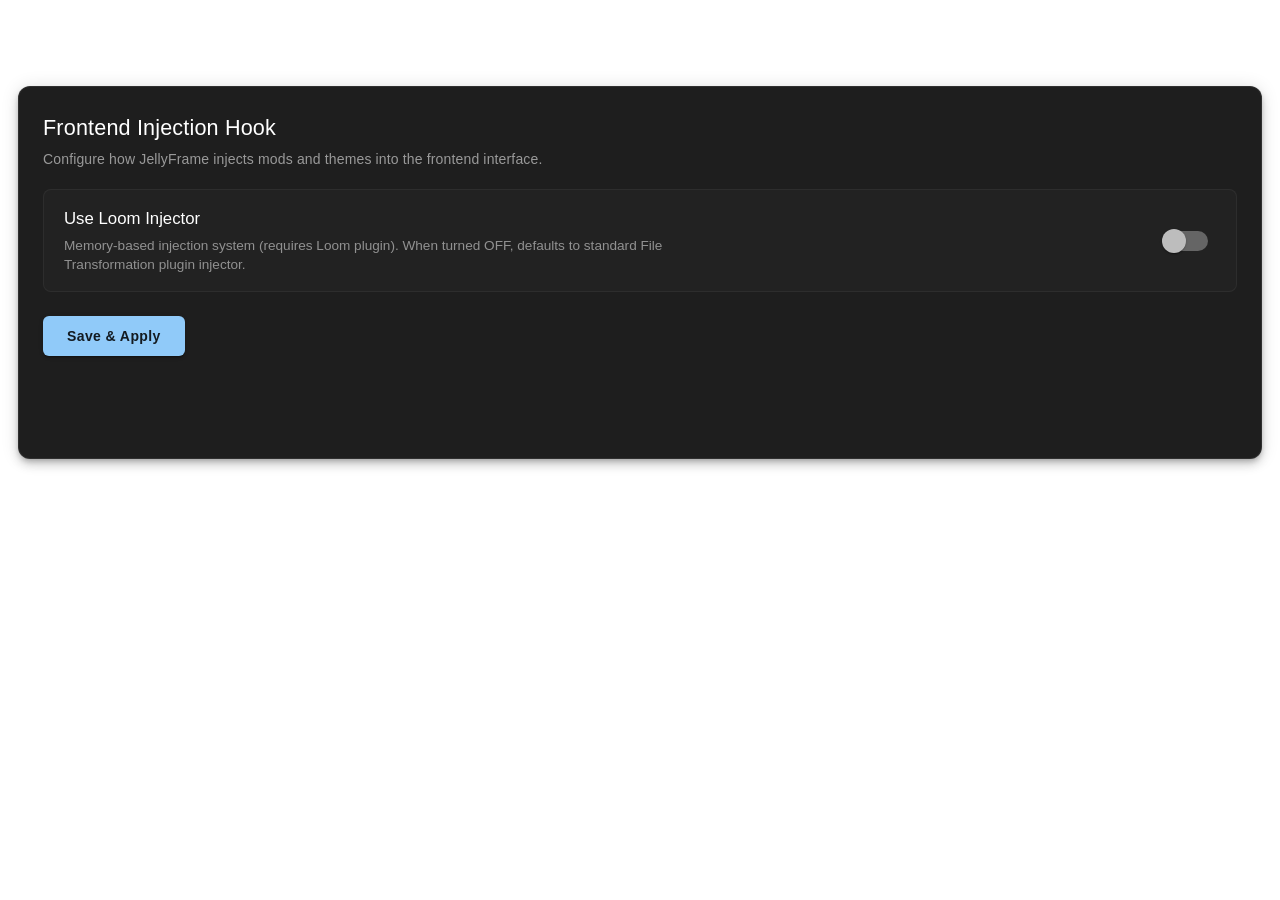
==== Configuration/jellyframePage.html @ f375fabf "Changes new config page, loom integration." ====
<!DOCTYPE html>
<html lang="en">

<head>
    <title>JellyFrame - Settings</title>
</head>

<body>
    <div id="JellyFramePage" data-role="page" class="page type-interior pluginConfigurationPage jfConfigPage"
        data-require="emby-input,emby-button,emby-select">

        <style>
            .jfConfigPage {
                font-family: "Roboto", "Segoe UI", sans-serif;
                color: rgba(255, 255, 255, 0.87);
                padding: 10px;
            }

            .jfConfigPage .mui-card {
                background-color: #1e1e1e;
                border-radius: 12px;
                box-shadow: 0px 3px 5px -1px rgba(0, 0, 0, 0.2),
                    0px 6px 10px 0px rgba(0, 0, 0, 0.14),
                    0px 1px 18px 0px rgba(0, 0, 0, 0.12);
                border: 1px solid rgba(255, 255, 255, 0.08);
                padding: 24px;
                margin-bottom: 24px;
                transition: box-shadow 300ms cubic-bezier(0.4, 0, 0.2, 1) 0ms,
                    border-color 300ms cubic-bezier(0.4, 0, 0.2, 1) 0ms;
            }

            .jfConfigPage .mui-card:hover {
                border-color: rgba(144, 202, 249, 0.4);
                box-shadow: 0px 5px 8px -2px rgba(0, 0, 0, 0.3),
                    0px 8px 16px 1px rgba(0, 0, 0, 0.2),
                    0px 3px 22px 2px rgba(0, 0, 0, 0.15);
            }

            .jfConfigPage .mui-card-header {
                margin-bottom: 20px;
            }

            .jfConfigPage .mui-card-title {
                font-size: 1.35rem;
                font-weight: 500;
                line-height: 1.6;
                letter-spacing: 0.0075em;
                margin: 0;
                color: #fff;
            }

            .jfConfigPage .mui-card-subtitle {
                font-size: 0.875rem;
                font-weight: 400;
                line-height: 1.43;
                letter-spacing: 0.01071em;
                color: rgba(255, 255, 255, 0.55);
                margin: 4px 0 0 0;
            }

            .jfConfigPage .mui-form-group {
                display: flex;
                align-items: center;
                justify-content: space-between;
                padding: 16px 20px;
                border-radius: 8px;
                background-color: rgba(255, 255, 255, 0.02);
                border: 1px solid rgba(255, 255, 255, 0.05);
                margin-bottom: 24px;
                transition: background-color 150ms;
            }

            .jfConfigPage .mui-form-group:hover {
                background-color: rgba(255, 255, 255, 0.04);
            }

            .jfConfigPage .mui-switch-container {
                display: flex;
                align-items: center;
                gap: 12px;
                cursor: pointer;
                user-select: none;
                padding: 8px;
                border-radius: 50%;
            }

            .jfConfigPage .mui-switch-track {
                position: relative;
                width: 44px;
                height: 20px;
                background-color: rgba(255, 255, 255, 0.3);
                border-radius: 10px;
                transition: background-color 150ms cubic-bezier(0.4, 0, 0.2, 1) 0ms;
            }

            .jfConfigPage .mui-switch-thumb {
                position: absolute;
                top: -2px;
                left: -2px;
                width: 24px;
                height: 24px;
                border-radius: 50%;
                background-color: #bdbdbd;
                box-shadow: 0px 2px 1px -1px rgba(0, 0, 0, 0.2),
                    0px 1px 1px 0px rgba(0, 0, 0, 0.14),
                    0px 1px 3px 0px rgba(0, 0, 0, 0.12);
                transition: left 150ms cubic-bezier(0.4, 0, 0.2, 1) 0ms,
                    background-color 150ms cubic-bezier(0.4, 0, 0.2, 1) 0ms,
                    box-shadow 150ms;
            }

            .jfConfigPage .mui-switch-container:hover .mui-switch-thumb {
                box-shadow: 0px 0px 0px 8px rgba(255, 255, 255, 0.08),
                    0px 2px 1px -1px rgba(0, 0, 0, 0.2);
            }

            .jfConfigPage .mui-switch-container.checked .mui-switch-track {
                background-color: rgba(144, 202, 249, 0.5);
            }

            .jfConfigPage .mui-switch-container.checked .mui-switch-thumb {
                left: 22px;
                background-color: #90caf9;
            }

            .jfConfigPage .mui-switch-container.checked:hover .mui-switch-thumb {
                box-shadow: 0px 0px 0px 8px rgba(144, 202, 249, 0.16),
                    0px 2px 1px -1px rgba(0, 0, 0, 0.2);
            }

            .jfConfigPage .mui-label {
                font-size: 1.05rem;
                font-weight: 500;
                line-height: 1.5;
                color: #fff;
            }

            .jfConfigPage .mui-description {
                font-size: 0.85rem;
                color: rgba(255, 255, 255, 0.5);
                line-height: 1.45;
                margin-top: 4px;
                max-width: 85%;
            }

            .jfConfigPage .mui-btn-primary {
                display: inline-flex;
                align-items: center;
                justify-content: center;
                background-color: #90caf9;
                color: rgba(0, 0, 0, 0.87);
                font-weight: 600;
                padding: 8px 24px;
                font-size: 0.875rem;
                line-height: 1.75;
                letter-spacing: 0.02857em;
                border-radius: 6px;
                border: none;
                cursor: pointer;
                box-shadow: 0px 3px 1px -2px rgba(0, 0, 0, 0.2),
                    0px 2px 2px 0px rgba(0, 0, 0, 0.14),
                    0px 1px 5px 0px rgba(0, 0, 0, 0.12);
                transition: background-color 250ms cubic-bezier(0.4, 0, 0.2, 1) 0ms,
                    box-shadow 250ms cubic-bezier(0.4, 0, 0.2, 1) 0ms,
                    transform 100ms;
            }

            .jfConfigPage .mui-btn-primary:hover {
                background-color: #64b5f6;
                box-shadow: 0px 2px 4px -1px rgba(0, 0, 0, 0.2),
                    0px 4px 5px 0px rgba(0, 0, 0, 0.14),
                    0px 1px 10px 0px rgba(0, 0, 0, 0.12);
            }

            .jfConfigPage .mui-btn-primary:active {
                transform: scale(0.98);
            }

            .jfConfigPage .mui-btn-primary:disabled {
                background-color: rgba(255, 255, 255, 0.12);
                color: rgba(255, 255, 255, 0.3);
                box-shadow: none;
                cursor: default;
                transform: none;
            }

            .jfConfigPage .mui-alert {
                display: flex;
                align-items: center;
                gap: 12px;
                padding: 14px 18px;
                border-radius: 8px;
                font-size: 0.875rem;
                margin-top: 24px;
                opacity: 0;
                transform: translateY(10px);
                transition: opacity 300ms cubic-bezier(0.4, 0, 0.2, 1) 0ms,
                    transform 300ms cubic-bezier(0.4, 0, 0.2, 1) 0ms;
                pointer-events: none;
            }

            .jfConfigPage .mui-alert.show {
                opacity: 1;
                transform: translateY(0);
                pointer-events: auto;
            }

            .jfConfigPage .mui-alert-warning {
                background-color: #191207;
                color: #ffe0b2;
                border: 1px solid rgba(255, 179, 0, 0.25);
            }

            .jfConfigPage .mui-alert-icon {
                display: flex;
                font-size: 20px;
                flex-shrink: 0;
            }

            .jfConfigPage .mui-alert-message {
                flex-grow: 1;
                line-height: 1.45;
            }
        </style>

        <div data-role="content">
            <div class="content-primary">
                <h2>JellyFrame</h2>

                <!-- Main Configuration Card -->
                <div class="mui-card">
                    <div class="mui-card-header">
                        <h3 class="mui-card-title">Frontend Injection Hook</h3>
                        <p class="mui-card-subtitle">Configure how JellyFrame injects mods and themes into the frontend
                            interface.</p>
                    </div>

                    <!-- Switch Control Group -->
                    <div class="mui-form-group">
                        <div>
                            <div class="mui-label">Use Loom Injector</div>
                            <div class="mui-description">
                                Memory-based injection system (requires Loom plugin). When turned OFF, defaults to
                                standard File Transformation plugin injector.
                            </div>
                        </div>

                        <!-- Toggle Switch -->
                        <div id="loomToggle" class="mui-switch-container">
                            <div class="mui-switch-track">
                                <div class="mui-switch-thumb"></div>
                            </div>
                        </div>
                    </div>

                    <!-- Save & Apply Button -->
                    <div style="display: flex; align-items: center; gap: 16px;">
                        <button type="button" id="btnSaveConfig" class="mui-btn-primary">Save & Apply</button>
                        <span id="saveStatus" style="font-size: 0.875rem; font-weight: 500;"></span>
                    </div>

                    <!-- Warning & Feedback Alert -->
                    <div id="feedbackAlert" class="mui-alert mui-alert-warning">
                        <div class="mui-alert-icon">⚠️</div>
                        <div id="alertMessage" class="mui-alert-message">
                            Configuration saved. A restart of the Jellyfin server is required to apply the injection
                            change.
                        </div>
                    </div>
                </div>

            </div>
        </div>

        <script type="text/javascript">
            (function () {
                var PLUGIN_ID = 'd4e5f6a7-b8c9-0123-defa-456789012345';
                var currentConfig = null;

                function el(id) { return document.getElementById(id); }

                function initPage() {
                    el('saveStatus').textContent = '';
                    el('feedbackAlert').classList.remove('show');
                    el('btnSaveConfig').disabled = true;

                    ApiClient.getPluginConfiguration(PLUGIN_ID).then(function (config) {
                        currentConfig = config;

                        var switchContainer = el('loomToggle');
                        if (config.UseLoomInjector) {
                            switchContainer.classList.add('checked');
                        } else {
                            switchContainer.classList.remove('checked');
                        }

                        el('btnSaveConfig').disabled = false;
                    }).catch(function () {
                        el('saveStatus').textContent = 'Failed to load configuration.';
                        el('saveStatus').style.color = '#ef5350';
                    });
                }

                // Bind Toggle Event
                el('loomToggle').addEventListener('click', function () {
                    this.classList.toggle('checked');
                });

                // Bind Save Event
                el('btnSaveConfig').addEventListener('click', function () {
                    if (!currentConfig) return;

                    var btn = this;
                    btn.disabled = true;
                    el('saveStatus').textContent = 'Saving...';
                    el('saveStatus').style.color = '';
                    el('feedbackAlert').classList.remove('show');

                    var isLoomChecked = el('loomToggle').classList.contains('checked');

                    var updatedConfig = Object.assign({}, currentConfig, {
                        UseLoomInjector: isLoomChecked
                    });

                    ApiClient.updatePluginConfiguration(PLUGIN_ID, updatedConfig).then(function () {
                        currentConfig = updatedConfig;
                        btn.disabled = false;
                        el('saveStatus').textContent = 'Saved successfully.';
                        el('saveStatus').style.color = '#66bb6a';

                        // Show MUI Alert notifying about restart
                        var alertEl = el('feedbackAlert');
                        alertEl.className = 'mui-alert mui-alert-warning show';
                        el('alertMessage').textContent = 'Configuration saved successfully! A restart of the Jellyfin server is required to swap the frontend injection method.';

                        Dashboard.processPluginConfigurationUpdateResult();
                    }).catch(function () {
                        btn.disabled = false;
                        el('saveStatus').textContent = 'Failed to save configuration.';
                        el('saveStatus').style.color = '#ef5350';
                    });
                });

                // Bind page initialization to viewshow
                var pageEl = document.querySelector('.jfConfigPage');
                if (pageEl) {
                    pageEl.addEventListener('viewshow', initPage);
                }
            })();
        </script>

    </div>
</body>

</html>
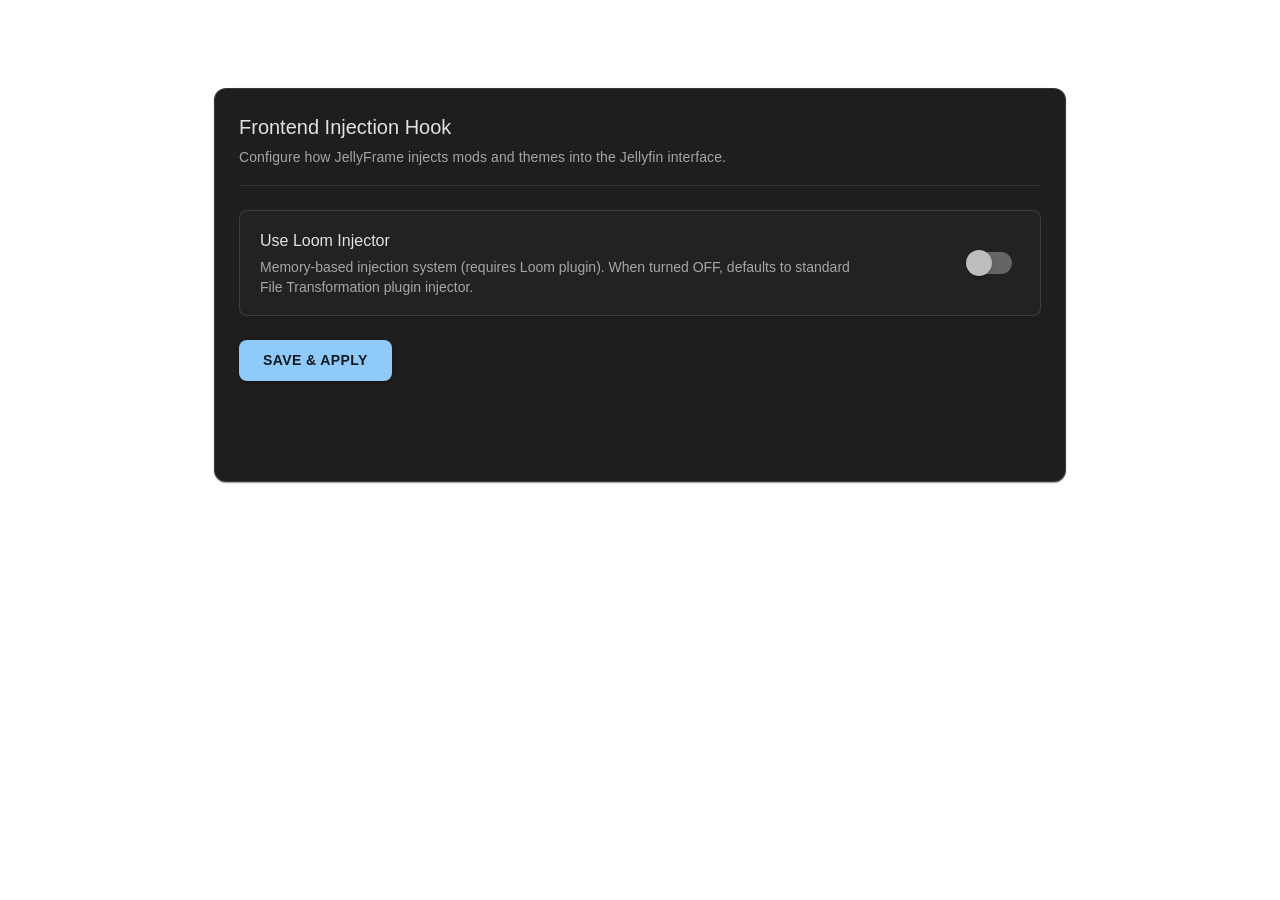
==== commit e7855d9c: "Changes To Manifest, Design, and more information in general." ====
--- a/Configuration/jellyframePage.html
+++ b/Configuration/jellyframePage.html
@@ -10,19 +10,52 @@
         data-require="emby-input,emby-button,emby-select">
 
         <style>
+            :root {
+                --mui-palette-primary-main: #90caf9;
+                --mui-palette-primary-dark: #42a5f5;
+                --mui-palette-primary-contrast: rgba(0, 0, 0, 0.87);
+                --mui-palette-secondary-main: #ce93d8;
+                --mui-palette-success-main: #66bb6a;
+                --mui-palette-warning-main: #ffa726;
+                --mui-palette-error-main: #f44336;
+                --mui-palette-info-main: #29b6f6;
+                --mui-palette-bg-paper: #1e1e1e;
+                --mui-palette-bg-elevated: #262626;
+                --mui-palette-text-primary: rgba(255, 255, 255, 0.87);
+                --mui-palette-text-secondary: rgba(255, 255, 255, 0.60);
+                --mui-palette-divider: rgba(255, 255, 255, 0.12);
+                --mui-shape-radius-sm: 4px;
+                --mui-shape-radius-md: 8px;
+                --mui-shape-radius-lg: 12px;
+                --mui-shadow-elevation-1: 0px 2px 1px -1px rgba(0, 0, 0, 0.2), 0px 1px 1px 0px rgba(0, 0, 0, 0.14), 0px 1px 3px 0px rgba(0, 0, 0, 0.12);
+                --mui-shadow-elevation-2: 0px 3px 1px -2px rgba(0, 0, 0, 0.2), 0px 2px 2px 0px rgba(0, 0, 0, 0.14), 0px 1px 5px 0px rgba(0, 0, 0, 0.12);
+                --mui-shadow-elevation-4: 0px 2px 4px -1px rgba(0, 0, 0, 0.2), 0px 4px 5px 0px rgba(0, 0, 0, 0.14), 0px 1px 10px 0px rgba(0, 0, 0, 0.12);
+                --mui-shadow-elevation-8: 0px 5px 5px -3px rgba(0, 0, 0, 0.2), 0px 8px 10px 1px rgba(0, 0, 0, 0.14), 0px 3px 14px 2px rgba(0, 0, 0, 0.12);
+            }
+
             .jfConfigPage {
-                font-family: "Roboto", "Segoe UI", sans-serif;
-                color: rgba(255, 255, 255, 0.87);
-                padding: 10px;
+                font-family: "Roboto", "Segoe UI", -apple-system, BlinkMacSystemFont, sans-serif;
+                color: var(--mui-palette-text-primary);
+                padding: 16px 24px;
+                max-width: 900px;
+                margin: 0 auto;
+                box-sizing: border-box;
+            }
+
+            .jfConfigPage h2 {
+                font-size: 2.0rem;
+                font-weight: 600;
+                line-height: 1.25;
+                letter-spacing: -0.00833em;
+                margin: 0 0 24px 0;
+                color: var(--mui-palette-text-primary);
             }
 
             .jfConfigPage .mui-card {
-                background-color: #1e1e1e;
-                border-radius: 12px;
-                box-shadow: 0px 3px 5px -1px rgba(0, 0, 0, 0.2),
-                    0px 6px 10px 0px rgba(0, 0, 0, 0.14),
-                    0px 1px 18px 0px rgba(0, 0, 0, 0.12);
-                border: 1px solid rgba(255, 255, 255, 0.08);
+                background-color: var(--mui-palette-bg-paper);
+                border-radius: var(--mui-shape-radius-lg);
+                box-shadow: var(--mui-shadow-elevation-1);
+                border: 1px solid var(--mui-palette-divider);
                 padding: 24px;
                 margin-bottom: 24px;
                 transition: box-shadow 300ms cubic-bezier(0.4, 0, 0.2, 1) 0ms,
@@ -30,48 +63,49 @@
             }
 
             .jfConfigPage .mui-card:hover {
-                border-color: rgba(144, 202, 249, 0.4);
-                box-shadow: 0px 5px 8px -2px rgba(0, 0, 0, 0.3),
-                    0px 8px 16px 1px rgba(0, 0, 0, 0.2),
-                    0px 3px 22px 2px rgba(0, 0, 0, 0.15);
+                border-color: rgba(144, 202, 249, 0.35);
+                box-shadow: var(--mui-shadow-elevation-2);
             }
 
             .jfConfigPage .mui-card-header {
-                margin-bottom: 20px;
+                margin-bottom: 24px;
+                padding-bottom: 16px;
+                border-bottom: 1px solid var(--mui-palette-divider);
             }
 
             .jfConfigPage .mui-card-title {
-                font-size: 1.35rem;
+                font-size: 1.25rem;
                 font-weight: 500;
-                line-height: 1.6;
-                letter-spacing: 0.0075em;
+                line-height: 1.4;
+                letter-spacing: 0em;
                 margin: 0;
-                color: #fff;
+                color: var(--mui-palette-text-primary);
             }
 
             .jfConfigPage .mui-card-subtitle {
                 font-size: 0.875rem;
                 font-weight: 400;
-                line-height: 1.43;
-                letter-spacing: 0.01071em;
-                color: rgba(255, 255, 255, 0.55);
-                margin: 4px 0 0 0;
+                line-height: 1.57;
+                letter-spacing: 0.00714em;
+                color: var(--mui-palette-text-secondary);
+                margin: 6px 0 0 0;
             }
 
             .jfConfigPage .mui-form-group {
                 display: flex;
                 align-items: center;
                 justify-content: space-between;
-                padding: 16px 20px;
-                border-radius: 8px;
+                padding: 18px 20px;
+                border-radius: var(--mui-shape-radius-md);
                 background-color: rgba(255, 255, 255, 0.02);
-                border: 1px solid rgba(255, 255, 255, 0.05);
+                border: 1px solid var(--mui-palette-divider);
                 margin-bottom: 24px;
-                transition: background-color 150ms;
+                transition: background-color 150ms ease, border-color 150ms ease;
             }
 
             .jfConfigPage .mui-form-group:hover {
                 background-color: rgba(255, 255, 255, 0.04);
+                border-color: rgba(255, 255, 255, 0.2);
             }
 
             .jfConfigPage .mui-switch-container {
@@ -87,9 +121,9 @@
             .jfConfigPage .mui-switch-track {
                 position: relative;
                 width: 44px;
-                height: 20px;
+                height: 22px;
                 background-color: rgba(255, 255, 255, 0.3);
-                border-radius: 10px;
+                border-radius: 11px;
                 transition: background-color 150ms cubic-bezier(0.4, 0, 0.2, 1) 0ms;
             }
 
@@ -97,8 +131,8 @@
                 position: absolute;
                 top: -2px;
                 left: -2px;
-                width: 24px;
-                height: 24px;
+                width: 26px;
+                height: 26px;
                 border-radius: 50%;
                 background-color: #bdbdbd;
                 box-shadow: 0px 2px 1px -1px rgba(0, 0, 0, 0.2),
@@ -106,7 +140,7 @@
                     0px 1px 3px 0px rgba(0, 0, 0, 0.12);
                 transition: left 150ms cubic-bezier(0.4, 0, 0.2, 1) 0ms,
                     background-color 150ms cubic-bezier(0.4, 0, 0.2, 1) 0ms,
-                    box-shadow 150ms;
+                    box-shadow 150ms ease;
             }
 
             .jfConfigPage .mui-switch-container:hover .mui-switch-thumb {
@@ -119,8 +153,8 @@
             }
 
             .jfConfigPage .mui-switch-container.checked .mui-switch-thumb {
-                left: 22px;
-                background-color: #90caf9;
+                left: 20px;
+                background-color: var(--mui-palette-primary-main);
             }
 
             .jfConfigPage .mui-switch-container.checked:hover .mui-switch-thumb {
@@ -129,71 +163,81 @@
             }
 
             .jfConfigPage .mui-label {
-                font-size: 1.05rem;
+                font-size: 1.0rem;
                 font-weight: 500;
                 line-height: 1.5;
-                color: #fff;
+                color: var(--mui-palette-text-primary);
             }
 
             .jfConfigPage .mui-description {
-                font-size: 0.85rem;
-                color: rgba(255, 255, 255, 0.5);
-                line-height: 1.45;
+                font-size: 0.875rem;
+                color: var(--mui-palette-text-secondary);
+                line-height: 1.43;
                 margin-top: 4px;
                 max-width: 85%;
             }
 
-            .jfConfigPage .mui-btn-primary {
-                display: inline-flex;
-                align-items: center;
-                justify-content: center;
-                background-color: #90caf9;
-                color: rgba(0, 0, 0, 0.87);
-                font-weight: 600;
-                padding: 8px 24px;
-                font-size: 0.875rem;
-                line-height: 1.75;
-                letter-spacing: 0.02857em;
-                border-radius: 6px;
-                border: none;
-                cursor: pointer;
-                box-shadow: 0px 3px 1px -2px rgba(0, 0, 0, 0.2),
-                    0px 2px 2px 0px rgba(0, 0, 0, 0.14),
-                    0px 1px 5px 0px rgba(0, 0, 0, 0.12);
+            .jfConfigPage .mui-btn-primary,
+            button.mui-btn-primary {
+                all: unset !important;
+                display: inline-flex !important;
+                align-items: center !important;
+                justify-content: center !important;
+                background-color: var(--mui-palette-primary-main) !important;
+                color: var(--mui-palette-primary-contrast) !important;
+                font-family: inherit !important;
+                font-weight: 600 !important;
+                padding: 8px 24px !important;
+                font-size: 0.875rem !important;
+                line-height: 1.75 !important;
+                letter-spacing: 0.02857em !important;
+                text-transform: uppercase !important;
+                border-radius: var(--mui-shape-radius-md) !important;
+                border: none !important;
+                cursor: pointer !important;
+                box-shadow: var(--mui-shadow-elevation-2) !important;
                 transition: background-color 250ms cubic-bezier(0.4, 0, 0.2, 1) 0ms,
                     box-shadow 250ms cubic-bezier(0.4, 0, 0.2, 1) 0ms,
-                    transform 100ms;
-            }
-
-            .jfConfigPage .mui-btn-primary:hover {
-                background-color: #64b5f6;
-                box-shadow: 0px 2px 4px -1px rgba(0, 0, 0, 0.2),
-                    0px 4px 5px 0px rgba(0, 0, 0, 0.14),
-                    0px 1px 10px 0px rgba(0, 0, 0, 0.12);
-            }
-
-            .jfConfigPage .mui-btn-primary:active {
-                transform: scale(0.98);
-            }
-
-            .jfConfigPage .mui-btn-primary:disabled {
-                background-color: rgba(255, 255, 255, 0.12);
-                color: rgba(255, 255, 255, 0.3);
-                box-shadow: none;
-                cursor: default;
-                transform: none;
+                    transform 100ms ease !important;
+                user-select: none !important;
+                box-sizing: border-box !important;
+            }
+
+            .jfConfigPage .mui-btn-primary:hover:not(:disabled),
+            button.mui-btn-primary:hover:not(:disabled) {
+                background-color: var(--mui-palette-primary-dark) !important;
+                box-shadow: var(--mui-shadow-elevation-4) !important;
+            }
+
+            .jfConfigPage .mui-btn-primary:active:not(:disabled) {
+                transform: scale(0.98) !important;
+            }
+
+            .jfConfigPage .mui-btn-primary:disabled,
+            button.mui-btn-primary:disabled {
+                background-color: rgba(255, 255, 255, 0.12) !important;
+                color: rgba(255, 255, 255, 0.3) !important;
+                box-shadow: none !important;
+                cursor: default !important;
+                pointer-events: none !important;
+                transform: none !important;
+            }
+
+            .jfConfigPage .mui-btn-primary:focus-visible {
+                outline: 2px solid var(--mui-palette-primary-main) !important;
+                outline-offset: 2px !important;
             }
 
             .jfConfigPage .mui-alert {
                 display: flex;
                 align-items: center;
-                gap: 12px;
+                gap: 14px;
                 padding: 14px 18px;
-                border-radius: 8px;
+                border-radius: var(--mui-shape-radius-md);
                 font-size: 0.875rem;
                 margin-top: 24px;
                 opacity: 0;
-                transform: translateY(10px);
+                transform: translateY(8px);
                 transition: opacity 300ms cubic-bezier(0.4, 0, 0.2, 1) 0ms,
                     transform 300ms cubic-bezier(0.4, 0, 0.2, 1) 0ms;
                 pointer-events: none;
@@ -206,9 +250,9 @@
             }
 
             .jfConfigPage .mui-alert-warning {
-                background-color: #191207;
+                background-color: rgba(255, 167, 38, 0.12);
                 color: #ffe0b2;
-                border: 1px solid rgba(255, 179, 0, 0.25);
+                border: 1px solid rgba(255, 167, 38, 0.35);
             }
 
             .jfConfigPage .mui-alert-icon {
@@ -219,19 +263,19 @@
 
             .jfConfigPage .mui-alert-message {
                 flex-grow: 1;
-                line-height: 1.45;
+                line-height: 1.5;
             }
         </style>
 
         <div data-role="content">
             <div class="content-primary">
-                <h2>JellyFrame</h2>
+                <h2>JellyFrame Settings</h2>
 
                 <!-- Main Configuration Card -->
                 <div class="mui-card">
                     <div class="mui-card-header">
                         <h3 class="mui-card-title">Frontend Injection Hook</h3>
-                        <p class="mui-card-subtitle">Configure how JellyFrame injects mods and themes into the frontend
+                        <p class="mui-card-subtitle">Configure how JellyFrame injects mods and themes into the Jellyfin
                             interface.</p>
                     </div>
 
@@ -246,7 +290,8 @@
                         </div>
 
                         <!-- Toggle Switch -->
-                        <div id="loomToggle" class="mui-switch-container">
+                        <div id="loomToggle" class="mui-switch-container" role="switch" aria-checked="false"
+                            tabindex="0">
                             <div class="mui-switch-track">
                                 <div class="mui-switch-thumb"></div>
                             </div>
@@ -254,14 +299,19 @@
                     </div>
 
                     <!-- Save & Apply Button -->
-                    <div style="display: flex; align-items: center; gap: 16px;">
+                    <div style="display: flex; align-items: center; gap: 16px; flex-wrap: wrap;">
                         <button type="button" id="btnSaveConfig" class="mui-btn-primary">Save & Apply</button>
                         <span id="saveStatus" style="font-size: 0.875rem; font-weight: 500;"></span>
                     </div>
 
                     <!-- Warning & Feedback Alert -->
-                    <div id="feedbackAlert" class="mui-alert mui-alert-warning">
-                        <div class="mui-alert-icon">⚠️</div>
+                    <div id="feedbackAlert" class="mui-alert mui-alert-warning" role="alert">
+                        <div class="mui-alert-icon">
+                            <svg width="22" height="22" viewBox="0 0 24 24" fill="currentColor">
+                                <path
+                                    d="M12 5.99L19.53 19H4.47L12 5.99M12 2L1 21h22L12 2zm1 14h-2v2h2v-2zm0-6h-2v4h2v-4z" />
+                            </svg>
+                        </div>
                         <div id="alertMessage" class="mui-alert-message">
                             Configuration saved. A restart of the Jellyfin server is required to apply the injection
                             change.
